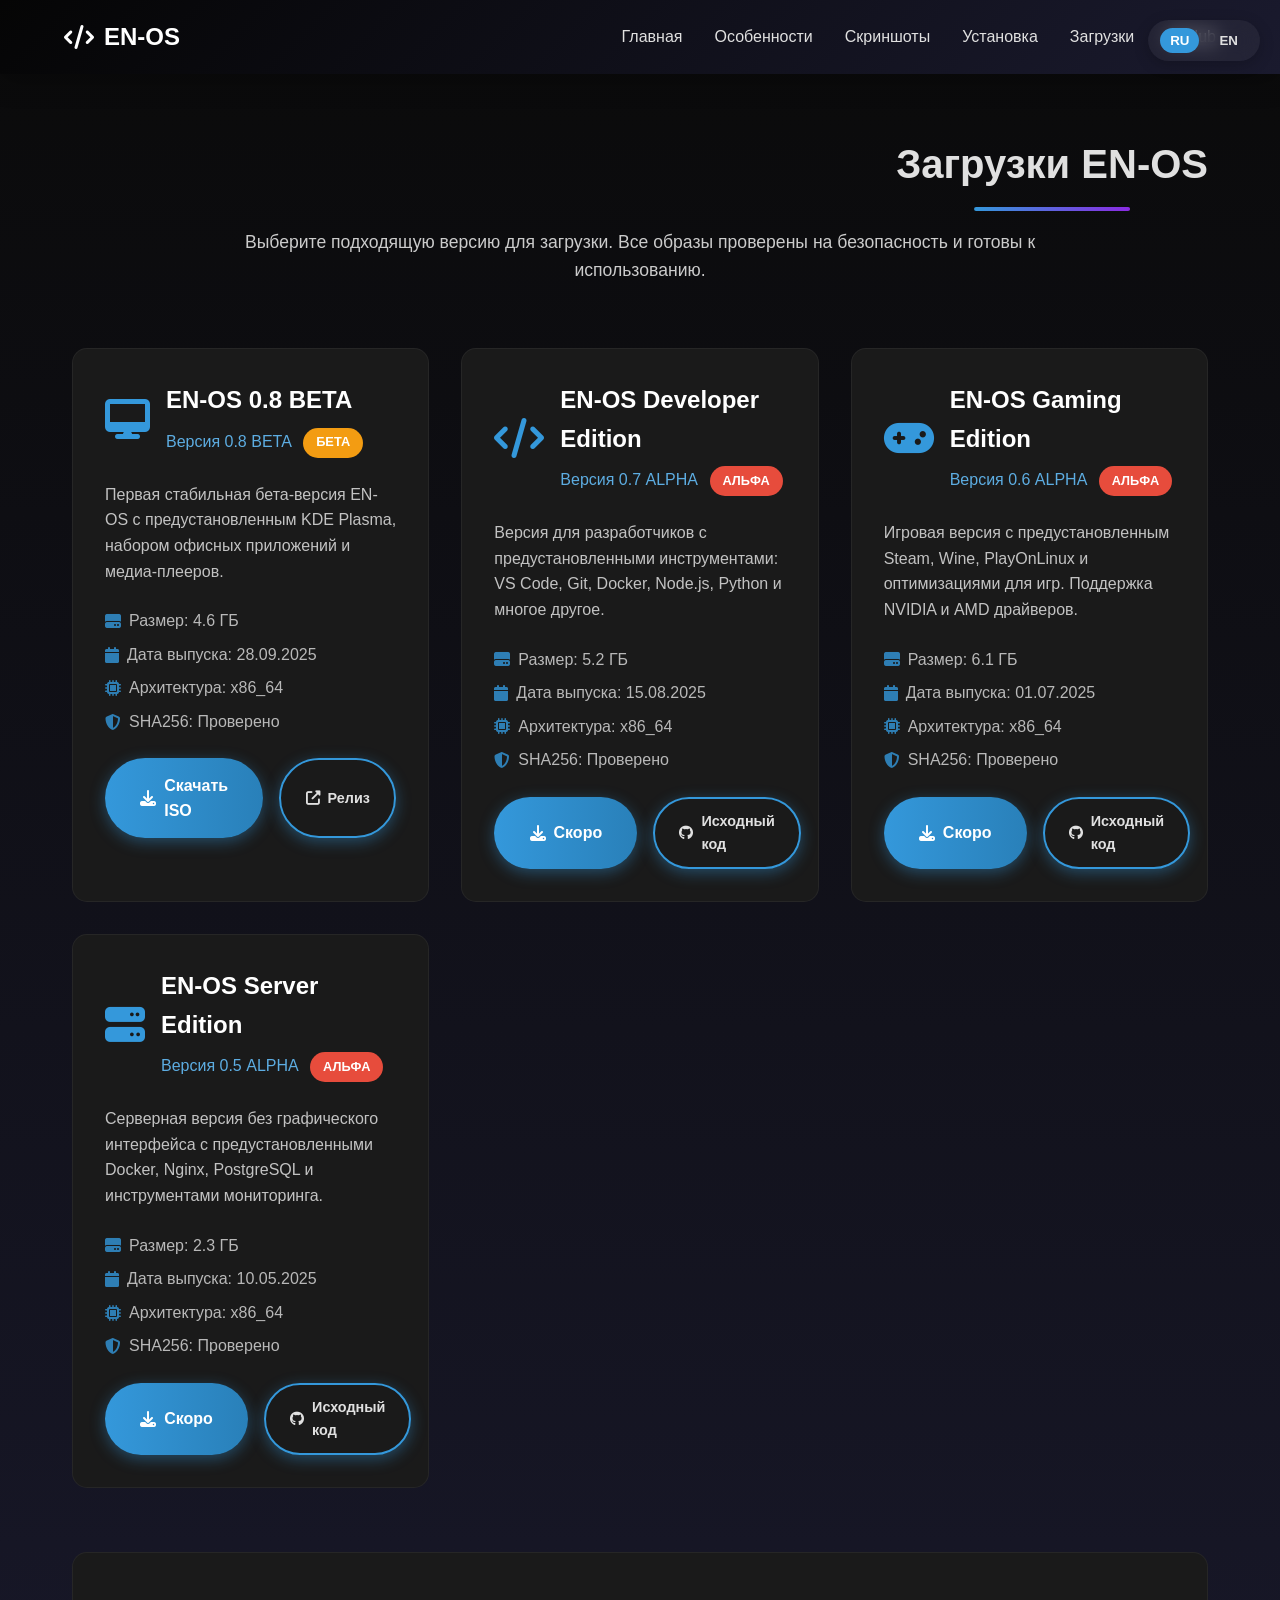
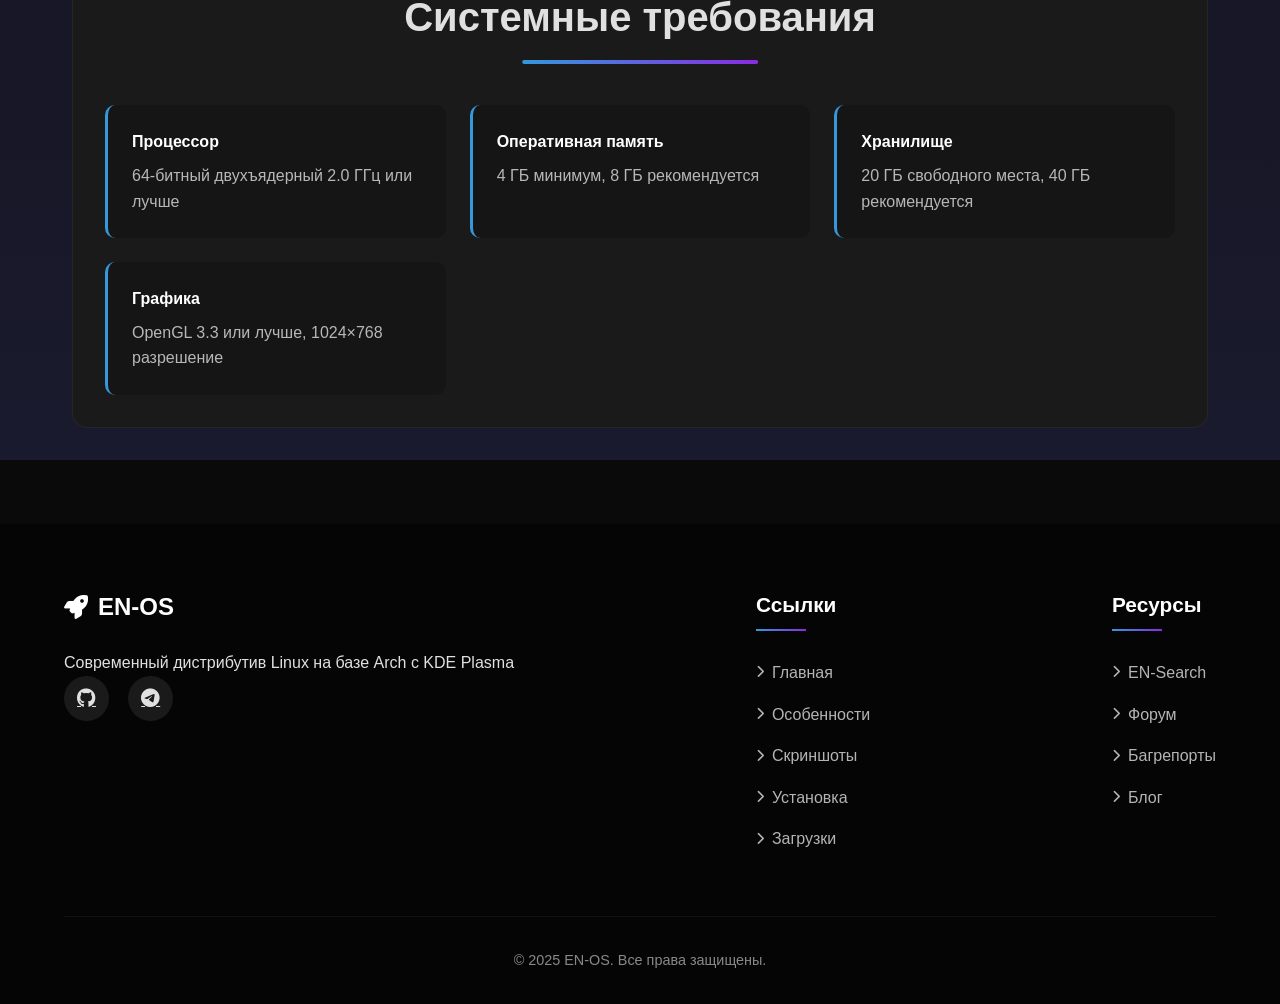
==== download.html @ f11ada3f "Create download.html (downloads page)" ====
<!DOCTYPE html>
<html lang="ru">
<head>
    <link rel="shortcut icon" type="image/x-icon" href="images/favicon1.ico">  
    <meta charset="UTF-8">
    <meta name="description" content="EN-OS - все версии для загрузки. Современный дистрибутив на базе Arch Linux с предустановленным KDE Plasma.">
    <meta name="viewport" content="width=device-width, initial-scale=1.0">
    <title>Загрузки - EN-OS</title>
    <link rel="stylesheet" href="https://cdnjs.cloudflare.com/ajax/libs/font-awesome/6.4.0/css/all.min.css">
    <link rel="stylesheet" href="https://cdnjs.cloudflare.com/ajax/libs/animate.css/4.1.1/animate.min.css">
    <style>
        :root {
            --primary: #3498db;
            --primary-light: #5dade2;
            --primary-dark: #2980b9;
            --secondary: #8a2be2;
            --secondary-light: #9b59b6;
            --accent: #1abc9c;
            --dark: #0a0a0a;
            --darker: #050505;
            --light: #e0e0e0;
            --gray: #1a1a1a;
            --glass: rgba(255, 255, 255, 0.05);
            --transition: all 0.4s cubic-bezier(0.175, 0.885, 0.32, 1.275);
        }

        * {
            margin: 0;
            padding: 0;
            box-sizing: border-box;
            font-family: 'Segoe UI', 'Inter', -apple-system, BlinkMacSystemFont, sans-serif;
        }

        body {
            background-color: var(--dark);
            color: var(--light);
            overflow-x: hidden;
            line-height: 1.6;
        }

        .preloader {
            position: fixed;
            top: 0;
            left: 0;
            width: 100%;
            height: 100%;
            background: var(--darker);
            display: flex;
            justify-content: center;
            align-items: center;
            z-index: 9999;
            transition: opacity 0.5s ease;
        }

        .preloader.hidden {
            opacity: 0;
            pointer-events: none;
        }

        .loader {
            width: 50px;
            height: 50px;
            position: relative;
        }

        .loader:before, .loader:after {
            content: '';
            position: absolute;
            top: 0;
            left: 0;
            width: 100%;
            height: 100%;
            border-radius: 50%;
            background-color: var(--primary);
            opacity: 0.6;
            animation: pulse 2.0s infinite ease-in-out;
        }

        .loader:after {
            animation-delay: -1.0s;
        }

        @keyframes pulse {
            0%, 100% { transform: scale(0); opacity: 0.6; }
            50% { transform: scale(1); opacity: 0; }
        }

        .lang-switcher {
            position: fixed;
            top: 20px;
            right: 20px;
            z-index: 1001;
            display: flex;
            gap: 10px;
            background: var(--glass);
            backdrop-filter: blur(10px);
            padding: 8px 12px;
            border-radius: 50px;
            box-shadow: 0 4px 15px rgba(0, 0, 0, 0.2);
        }

        .lang-btn {
            background: none;
            border: none;
            color: var(--light);
            cursor: pointer;
            font-weight: 600;
            padding: 5px 10px;
            border-radius: 20px;
            transition: var(--transition);
        }

        .lang-btn.active {
            background: var(--primary);
            color: white;
        }

        html {
            scroll-behavior: smooth;
            scroll-padding-top: 80px;
        }

        @keyframes gradientBG {
            0% { background-position: 0% 50%; }
            50% { background-position: 100% 50%; }
            100% { background-position: 0% 50%; }
        }

        header {
            background: linear-gradient(135deg, var(--darker), #1a1a2e);
            padding: 1rem 5%;
            position: fixed;
            width: 100%;
            z-index: 1000;
            box-shadow: 0 4px 30px rgba(0, 0, 0, 0.3);
            backdrop-filter: blur(10px);
            transition: var(--transition);
        }

        header.scrolled {
            padding: 0.5rem 5%;
            background: rgba(5, 5, 5, 0.95);
        }

        nav {
            display: flex;
            justify-content: space-between;
            align-items: center;
            max-width: 1400px;
            margin: 0 auto;
        }

        .logo {
            display: flex;
            align-items: center;
            gap: 10px;
            font-size: 1.5rem;
            font-weight: 700;
            color: white;
            text-decoration: none;
            transition: var(--transition);
        }

        .logo:hover {
            transform: scale(1.05);
        }

        .nav-links {
            display: flex;
            gap: 2rem;
        }

        .nav-links a {
            color: var(--light);
            text-decoration: none;
            font-weight: 500;
            transition: var(--transition);
            position: relative;
            padding: 0.5rem 0;
        }

        .nav-links a:hover {
            color: var(--primary);
        }

        .nav-links a::after {
            content: '';
            position: absolute;
            width: 0;
            height: 2px;
            bottom: 0;
            left: 0;
            background-color: var(--primary);
            transition: var(--transition);
        }

        .nav-links a:hover::after {
            width: 100%;
        }

        .mobile-menu-btn {
            display: none;
            background: none;
            border: none;
            color: white;
            font-size: 1.5rem;
            cursor: pointer;
        }

        .btn {
            display: inline-flex;
            align-items: center;
            justify-content: center;
            gap: 8px;
            padding: 0.9rem 2.2rem;
            background: linear-gradient(to right, var(--primary), var(--primary-dark));
            color: white;
            border-radius: 50px;
            text-decoration: none;
            font-weight: 600;
            transition: var(--transition);
            box-shadow: 0 4px 15px rgba(52, 152, 219, 0.4);
            border: none;
            cursor: pointer;
            font-size: 1rem;
        }

        .btn:hover {
            transform: translateY(-3px);
            box-shadow: 0 8px 25px rgba(52, 152, 219, 0.6);
        }

        .btn-outline {
            background: transparent;
            border: 2px solid var(--primary);
            color: var(--light);
        }

        .btn-outline:hover {
            background: linear-gradient(to right, var(--primary), var(--primary-dark));
            color: white;
        }

        .btn-secondary {
            background: linear-gradient(to right, var(--secondary), var(--secondary-light));
            box-shadow: 0 4px 15px rgba(138, 43, 226, 0.4);
        }

        .btn-secondary:hover {
            box-shadow: 0 8px 25px rgba(138, 43, 226, 0.6);
        }

        .btn-small {
            padding: 0.7rem 1.5rem;
            font-size: 0.9rem;
        }

        .downloads-page {
            padding-top: 100px;
            min-height: 100vh;
            background: linear-gradient(to bottom, #0a0a0a, #1a1a2e);
        }

        .downloads-container {
            max-width: 1200px;
            margin: 0 auto;
            padding: 2rem;
        }

        .downloads-header {
            text-align: center;
            margin-bottom: 4rem;
        }

        .section-title {
            text-align: center;
            margin-bottom: 2rem;
            font-size: clamp(1.8rem, 4vw, 2.5rem);
            position: relative;
            display: inline-block;
            left: 50%;
            transform: translateX(-50%);
        }

        .section-title::after {
            content: '';
            position: absolute;
            width: 50%;
            height: 4px;
            bottom: -15px;
            left: 25%;
            background: linear-gradient(to right, var(--primary), var(--secondary));
            border-radius: 2px;
        }

        .section-subtitle {
            font-size: 1.1rem;
            opacity: 0.9;
            max-width: 800px;
            margin: 0 auto;
        }

        .downloads-grid {
            display: grid;
            grid-template-columns: repeat(auto-fit, minmax(350px, 1fr));
            gap: 2rem;
        }

        .download-item {
            background: var(--gray);
            border-radius: 15px;
            padding: 2rem;
            transition: var(--transition);
            border: 1px solid rgba(255, 255, 255, 0.05);
        }

        .download-item:hover {
            transform: translateY(-10px);
            box-shadow: 0 15px 35px rgba(0, 0, 0, 0.3);
            border-color: rgba(52, 152, 219, 0.3);
        }

        .download-item-header {
            display: flex;
            align-items: center;
            margin-bottom: 1.5rem;
        }

        .download-item-icon {
            font-size: 2.5rem;
            margin-right: 1rem;
            color: var(--primary);
        }

        .download-item-info {
            flex-grow: 1;
        }

        .download-item-title {
            font-size: 1.5rem;
            margin-bottom: 0.5rem;
            color: white;
        }

        .download-item-version {
            color: var(--primary-light);
            font-weight: 500;
        }

        .download-item-description {
            margin-bottom: 1.5rem;
            opacity: 0.85;
            line-height: 1.6;
        }

        .download-item-details {
            margin-bottom: 1.5rem;
        }

        .download-item-details ul {
            list-style: none;
            padding-left: 0;
        }

        .download-item-details li {
            margin-bottom: 0.5rem;
            opacity: 0.8;
            display: flex;
            align-items: center;
        }

        .download-item-details i {
            margin-right: 0.5rem;
            color: var(--primary);
        }

        .download-item-actions {
            display: flex;
            gap: 1rem;
        }

        .download-item-actions .btn {
            flex: 1;
        }

        .download-item-actions .btn-secondary {
            flex: 0 0 auto;
        }

        .release-badge {
            display: inline-block;
            padding: 0.3rem 0.8rem;
            border-radius: 20px;
            font-size: 0.8rem;
            font-weight: 600;
            margin-left: 0.5rem;
        }

        .badge-stable {
            background: var(--accent);
            color: white;
        }

        .badge-beta {
            background: #f39c12;
            color: white;
        }

        .badge-alpha {
            background: #e74c3c;
            color: white;
        }

        .system-requirements {
            margin-top: 4rem;
            background: var(--gray);
            border-radius: 15px;
            padding: 2rem;
            border: 1px solid rgba(255, 255, 255, 0.05);
        }

        .requirements-grid {
            display: grid;
            grid-template-columns: repeat(auto-fit, minmax(250px, 1fr));
            gap: 1.5rem;
            margin-top: 1.5rem;
        }

        .requirement-card {
            background: rgba(0, 0, 0, 0.2);
            padding: 1.5rem;
            border-radius: 10px;
            border-left: 3px solid var(--primary);
        }

        .requirement-card h4 {
            margin-bottom: 0.5rem;
            color: white;
        }

        .requirement-card p {
            opacity: 0.8;
        }

        footer {
            background: #050505;
            padding: 4rem 5% 2rem;
            position: relative;
            margin-top: 4rem;
        }

        .footer-content {
            display: grid;
            grid-template-columns: repeat(auto-fit, minmax(250px, 1fr));
            gap: 3rem;
            max-width: 1200px;
            margin: 0 auto 3rem;
            display: flex;
            flex-wrap: wrap;
            justify-content: space-between;
        }

        .footer-logo {
            display: flex;
            align-items: center;
            gap: 10px;
            font-size: 1.5rem;
            font-weight: 700;
            color: white;
            text-decoration: none;
            margin-bottom: 1.5rem;
        }

        .footer-about p {
            opacity: 0.8;
            line-height: 1.7;
            margin-bottom: 1.5rem;
        }

        .footer-section h3 {
            color: white;
            margin-bottom: 1.8rem;
            font-size: 1.3rem;
            position: relative;
            padding-bottom: 10px;
        }

        .footer-section h3::after {
            content: '';
            position: absolute;
            left: 0;
            bottom: 0;
            width: 50px;
            height: 2px;
            background: linear-gradient(to right, var(--primary), var(--secondary));
        }

        .social-links {
            display: flex;
            gap: 1.2rem;
        }

        .social-links a {
            display: flex;
            align-items: center;
            justify-content: center;
            width: 45px;
            height: 45px;
            background: var(--gray);
            color: var(--light);
            border-radius: 50%;
            font-size: 1.2rem;
            transition: var(--transition);
        }

        .social-links a:hover {
            background: linear-gradient(to right, var(--primary), var(--secondary));
            color: white;
            transform: translateY(-5px);
        }

        .footer-links {
            list-style: none;
        }

        .footer-links li {
            margin-bottom: 1rem;
        }

        .footer-links a {
            color: var(--light);
            text-decoration: none;
            transition: var(--transition);
            opacity: 0.8;
            display: flex;
            align-items: center;
            gap: 8px;
        }

        .footer-links a:hover {
            opacity: 1;
            color: var(--primary);
            padding-left: 5px;
        }

        .footer-links i {
            font-size: 0.8rem;
        }

        .footer-bottom {
            border-top: 1px solid rgba(255, 255, 255, 0.05);
            padding-top: 2rem;
            text-align: center;
        }

        .copyright {
            opacity: 0.6;
            font-size: 0.9rem;
        }

        .back-to-top {
            position: fixed;
            bottom: 30px;
            right: 30px;
            width: 50px;
            height: 50px;
            background: linear-gradient(to right, var(--primary), var(--secondary));
            color: white;
            border-radius: 50%;
            display: flex;
            align-items: center;
            justify-content: center;
            font-size: 1.2rem;
            cursor: pointer;
            opacity: 0;
            visibility: hidden;
            transition: var(--transition);
            box-shadow: 0 5px 20px rgba(52, 152, 219, 0.4);
            z-index: 999;
        }

        .back-to-top.visible {
            opacity: 1;
            visibility: visible;
        }

        .back-to-top:hover {
            transform: translateY(-5px);
            box-shadow: 0 8px 25px rgba(52, 152, 219, 0.6);
        }

        @media (max-width: 900px) {
            .nav-links {
                position: fixed;
                top: 80px;
                left: 0;
                width: 100%;
                background: var(--darker);
                flex-direction: column;
                align-items: center;
                padding: 2rem 0;
                gap: 1.5rem;
                clip-path: circle(0px at 90% -10%);
                transition: all 0.5s ease-out;
                pointer-events: none;
                z-index: 999;
            }

            .nav-links.active {
                clip-path: circle(1000px at 90% -10%);
                pointer-events: all;
            }

            .mobile-menu-btn {
                display: block;
            }

            .downloads-grid {
                grid-template-columns: 1fr;
            }
        }

        @media (max-width: 768px) {
            .download-item-actions {
                flex-direction: column;
            }

            .downloads-container {
                padding: 1rem;
            }
        }

        @media (max-width: 480px) {
            .footer-content {
                grid-template-columns: 1fr;
            }

            .lang-switcher {
                top: 15px;
                right: 15px;
                padding: 6px 10px;
            }
        }
    </style>
</head>
<body>
    <div class="preloader" id="preloader">
        <div class="loader"></div>
    </div>

    <div class="lang-switcher">
        <button class="lang-btn active" data-lang="ru">RU</button>
        <button class="lang-btn" data-lang="en">EN</button>
    </div>

    <header id="header">
        <nav>
            <a href="index.html" class="logo">
                <i class="fas fa-code"></i>
                <span>EN-OS</span>
            </a>
            <div class="nav-links">
                <a href="index.html" class="nav-link" data-ru="Главная" data-en="Home">Главная</a>
                <a href="index.html#features" class="nav-link" data-ru="Особенности" data-en="Features">Особенности</a>
                <a href="index.html#screenshots" class="nav-link" data-ru="Скриншоты" data-en="Screenshots">Скриншоты</a>
                <a href="index.html#installation" class="nav-link" data-ru="Установка" data-en="Installation">Установка</a>
                <a href="downloads.html" class="nav-link" data-ru="Загрузки" data-en="Downloads">Загрузки</a>
                <a href="https://github.com/Endscape-Coding/EN-OS" target="_blank" class="nav-link" data-ru="GitHub" data-en="GitHub">GitHub</a>
            </div>
            <button class="mobile-menu-btn" id="mobileMenuBtn">
                <i class="fas fa-bars"></i>
            </button>
        </nav>
    </header>

    <section class="downloads-page">
        <div class="downloads-container">
            <div class="downloads-header">
                <h1 class="section-title" data-ru="Загрузки EN-OS" data-en="EN-OS Downloads">Загрузки EN-OS</h1>
                <p class="section-subtitle" data-ru="Выберите подходящую версию для загрузки. Все образы проверены на безопасность и готовы к использованию." data-en="Choose the appropriate version to download. All images are security checked and ready to use.">Выберите подходящую версию для загрузки. Все образы проверены на безопасность и готовы к использованию.</p>
            </div>

            <div class="downloads-grid">
                <div class="download-item animate-on-scroll">
                    <div class="download-item-header">
                        <div class="download-item-icon">
                            <i class="fas fa-desktop"></i>
                        </div>
                        <div class="download-item-info">
                            <h3 class="download-item-title">EN-OS 0.8 BETA</h3>
                            <div class="download-item-version">
                                <span data-ru="Версия 0.8 BETA" data-en="Version 0.8 BETA">Версия 0.8 BETA</span>
                                <span class="release-badge badge-beta" data-ru="БЕТА" data-en="BETA">БЕТА</span>
                            </div>
                        </div>
                    </div>
                    <div class="download-item-description" data-ru="Первая стабильная бета-версия EN-OS с предустановленным KDE Plasma, набором офисных приложений и медиа-плееров." data-en="First stable beta version of EN-OS with pre-installed KDE Plasma, office applications and media players.">
                        Первая стабильная бета-версия EN-OS с предустановленным KDE Plasma, набором офисных приложений и медиа-плееров.
                    </div>
                    <div class="download-item-details">
                        <ul>
                            <li><i class="fas fa-hdd"></i> <span data-ru="Размер: 4.6 ГБ" data-en="Size: 4.6 GB">Размер: 4.6 ГБ</span></li>
                            <li><i class="fas fa-calendar"></i> <span data-ru="Дата выпуска: 28.09.2025" data-en="Release date: 09/28/2025">Дата выпуска: 28.09.2025</span></li>
                            <li><i class="fas fa-microchip"></i> <span data-ru="Архитектура: x86_64" data-en="Architecture: x86_64">Архитектура: x86_64</span></li>
                            <li><i class="fas fa-shield-alt"></i> <span data-ru="SHA256: Проверено" data-en="SHA256: Verified">SHA256: Проверено</span></li>
                        </ul>
                    </div>
                    <div class="download-item-actions">
                        <a href="https://sourceforge.net/projects/en-os/files/EN-OS-0.8-BETA/EN-OS-EN-OS%200.8%20beta2025.09.28-x86_64.iso/download" class="btn">
                            <i class="fas fa-download"></i>
                            <span data-ru="Скачать ISO" data-en="Download ISO">Скачать ISO</span>
                        </a>
                        <a href="https://github.com/Endscape-Coding/EN-OS/releases/tag/v0.8-beta" class="btn btn-outline btn-small" target="_blank">
                            <i class="fas fa-external-link-alt"></i>
                            <span data-ru="Релиз" data-en="Release">Релиз</span>
                        </a>
                    </div>
                </div>

                <div class="download-item animate-on-scroll">
                    <div class="download-item-header">
                        <div class="download-item-icon">
                            <i class="fas fa-code"></i>
                        </div>
                        <div class="download-item-info">
                            <h3 class="download-item-title">EN-OS Developer Edition</h3>
                            <div class="download-item-version">
                                <span data-ru="Версия 0.7 ALPHA" data-en="Version 0.7 ALPHA">Версия 0.7 ALPHA</span>
                                <span class="release-badge badge-alpha" data-ru="АЛЬФА" data-en="ALPHA">АЛЬФА</span>
                            </div>
                        </div>
                    </div>
                    <div class="download-item-description" data-ru="Версия для разработчиков с предустановленными инструментами: VS Code, Git, Docker, Node.js, Python и многое другое." data-en="Developer version with pre-installed tools: VS Code, Git, Docker, Node.js, Python and more.">
                        Версия для разработчиков с предустановленными инструментами: VS Code, Git, Docker, Node.js, Python и многое другое.
                    </div>
                    <div class="download-item-details">
                        <ul>
                            <li><i class="fas fa-hdd"></i> <span data-ru="Размер: 5.2 ГБ" data-en="Size: 5.2 GB">Размер: 5.2 ГБ</span></li>
                            <li><i class="fas fa-calendar"></i> <span data-ru="Дата выпуска: 15.08.2025" data-en="Release date: 08/15/2025">Дата выпуска: 15.08.2025</span></li>
                            <li><i class="fas fa-microchip"></i> <span data-ru="Архитектура: x86_64" data-en="Architecture: x86_64">Архитектура: x86_64</span></li>
                            <li><i class="fas fa-shield-alt"></i> <span data-ru="SHA256: Проверено" data-en="SHA256: Verified">SHA256: Проверено</span></li>
                        </ul>
                    </div>
                    <div class="download-item-actions">
                        <a href="#" class="btn" disabled>
                            <i class="fas fa-download"></i>
                            <span data-ru="Скоро" data-en="Soon">Скоро</span>
                        </a>
                        <a href="https://github.com/Endscape-Coding/EN-OS" class="btn btn-outline btn-small" target="_blank">
                            <i class="fab fa-github"></i>
                            <span data-ru="Исходный код" data-en="Source Code">Исходный код</span>
                        </a>
                    </div>
                </div>

                <div class="download-item animate-on-scroll">
                    <div class="download-item-header">
                        <div class="download-item-icon">
                            <i class="fas fa-gamepad"></i>
                        </div>
                        <div class="download-item-info">
                            <h3 class="download-item-title">EN-OS Gaming Edition</h3>
                            <div class="download-item-version">
                                <span data-ru="Версия 0.6 ALPHA" data-en="Version 0.6 ALPHA">Версия 0.6 ALPHA</span>
                                <span class="release-badge badge-alpha" data-ru="АЛЬФА" data-en="ALPHA">АЛЬФА</span>
                            </div>
                        </div>
                    </div>
                    <div class="download-item-description" data-ru="Игровая версия с предустановленным Steam, Wine, PlayOnLinux и оптимизациями для игр. Поддержка NVIDIA и AMD драйверов." data-en="Gaming version with pre-installed Steam, Wine, PlayOnLinux and gaming optimizations. NVIDIA and AMD driver support.">
                        Игровая версия с предустановленным Steam, Wine, PlayOnLinux и оптимизациями для игр. Поддержка NVIDIA и AMD драйверов.
                    </div>
                    <div class="download-item-details">
                        <ul>
                            <li><i class="fas fa-hdd"></i> <span data-ru="Размер: 6.1 ГБ" data-en="Size: 6.1 GB">Размер: 6.1 ГБ</span></li>
                            <li><i class="fas fa-calendar"></i> <span data-ru="Дата выпуска: 01.07.2025" data-en="Release date: 07/01/2025">Дата выпуска: 01.07.2025</span></li>
                            <li><i class="fas fa-microchip"></i> <span data-ru="Архитектура: x86_64" data-en="Architecture: x86_64">Архитектура: x86_64</span></li>
                            <li><i class="fas fa-shield-alt"></i> <span data-ru="SHA256: Проверено" data-en="SHA256: Verified">SHA256: Проверено</span></li>
                        </ul>
                    </div>
                    <div class="download-item-actions">
                        <a href="#" class="btn" disabled>
                            <i class="fas fa-download"></i>
                            <span data-ru="Скоро" data-en="Soon">Скоро</span>
                        </a>
                        <a href="https://github.com/Endscape-Coding/EN-OS" class="btn btn-outline btn-small" target="_blank">
                            <i class="fab fa-github"></i>
                            <span data-ru="Исходный код" data-en="Source Code">Исходный код</span>
                        </a>
                    </div>
                </div>

                <div class="download-item animate-on-scroll">
                    <div class="download-item-header">
                        <div class="download-item-icon">
                            <i class="fas fa-server"></i>
                        </div>
                        <div class="download-item-info">
                            <h3 class="download-item-title">EN-OS Server Edition</h3>
                            <div class="download-item-version">
                                <span data-ru="Версия 0.5 ALPHA" data-en="Version 0.5 ALPHA">Версия 0.5 ALPHA</span>
                                <span class="release-badge badge-alpha" data-ru="АЛЬФА" data-en="ALPHA">АЛЬФА</span>
                            </div>
                        </div>
                    </div>
                    <div class="download-item-description" data-ru="Серверная версия без графического интерфейса с предустановленными Docker, Nginx, PostgreSQL и инструментами мониторинга." data-en="Server version without GUI with pre-installed Docker, Nginx, PostgreSQL and monitoring tools.">
                        Серверная версия без графического интерфейса с предустановленными Docker, Nginx, PostgreSQL и инструментами мониторинга.
                    </div>
                    <div class="download-item-details">
                        <ul>
                            <li><i class="fas fa-hdd"></i> <span data-ru="Размер: 2.3 ГБ" data-en="Size: 2.3 GB">Размер: 2.3 ГБ</span></li>
                            <li><i class="fas fa-calendar"></i> <span data-ru="Дата выпуска: 10.05.2025" data-en="Release date: 05/10/2025">Дата выпуска: 10.05.2025</span></li>
                            <li><i class="fas fa-microchip"></i> <span data-ru="Архитектура: x86_64" data-en="Architecture: x86_64">Архитектура: x86_64</span></li>
                            <li><i class="fas fa-shield-alt"></i> <span data-ru="SHA256: Проверено" data-en="SHA256: Verified">SHA256: Проверено</span></li>
                        </ul>
                    </div>
                    <div class="download-item-actions">
                        <a href="#" class="btn" disabled>
                            <i class="fas fa-download"></i>
                            <span data-ru="Скоро" data-en="Soon">Скоро</span>
                        </a>
                        <a href="https://github.com/Endscape-Coding/EN-OS" class="btn btn-outline btn-small" target="_blank">
                            <i class="fab fa-github"></i>
                            <span data-ru="Исходный код" data-en="Source Code">Исходный код</span>
                        </a>
                    </div>
                </div>
            </div>

            <div class="system-requirements animate-on-scroll">
                <h2 class="section-title" data-ru="Системные требования" data-en="System Requirements">Системные требования</h2>
                <div class="requirements-grid">
                    <div class="requirement-card">
                        <h4 data-ru="Процессор" data-en="Processor">Процессор</h4>
                        <p data-ru="64-битный двухъядерный 2.0 ГГц или лучше" data-en="64-bit dual-core 2.0 GHz or better">64-битный двухъядерный 2.0 ГГц или лучше</p>
                    </div>
                    <div class="requirement-card">
                        <h4 data-ru="Оперативная память" data-en="Memory">Оперативная память</h4>
                        <p data-ru="4 ГБ минимум, 8 ГБ рекомендуется" data-en="4 GB minimum, 8 GB recommended">4 ГБ минимум, 8 ГБ рекомендуется</p>
                    </div>
                    <div class="requirement-card">
                        <h4 data-ru="Хранилище" data-en="Storage">Хранилище</h4>
                        <p data-ru="20 ГБ свободного места, 40 ГБ рекомендуется" data-en="20 GB free space, 40 GB recommended">20 ГБ свободного места, 40 ГБ рекомендуется</p>
                    </div>
                    <div class="requirement-card">
                        <h4 data-ru="Графика" data-en="Graphics">Графика</h4>
                        <p data-ru="OpenGL 3.3 или лучше, 1024×768 разрешение" data-en="OpenGL 3.3 or better, 1024×768 resolution">OpenGL 3.3 или лучше, 1024×768 разрешение</p>
                    </div>
                </div>
            </div>
        </div>
    </section>

    <footer>
        <div class="footer-content">
            <div class="footer-section">
                <a href="index.html" class="footer-logo">
                    <i class="fas fa-rocket"></i>
                    <span>EN-OS</span>
                </a>
                <p data-ru="Современный дистрибутив Linux на базе Arch с KDE Plasma" data-en="Modern Linux distribution based on Arch with KDE Plasma">Современный дистрибутив Linux на базе Arch с KDE Plasma</p>
                <div class="social-links">
                    <a href="https://github.com/Endscape-Coding" target="_blank" rel="noopener noreferrer" aria-label="GitHub">
                        <i class="fab fa-github"></i>
                    </a>
                    <a href="https://t.me/Linux_EN_OS" target="_blank" rel="noopener noreferrer" aria-label="Telegram">
                        <i class="fab fa-telegram"></i>
                    </a>
                </div>
            </div>
            <div class="footer-section">
                <h3 data-ru="Ссылки" data-en="Links">Ссылки</h3>
                <ul class="footer-links">
                    <li><a href="index.html"><i class="fas fa-chevron-right"></i> <span data-ru="Главная" data-en="Home">Главная</span></a></li>
                    <li><a href="index.html#features"><i class="fas fa-chevron-right"></i> <span data-ru="Особенности" data-en="Features">Особенности</span></a></li>
                    <li><a href="index.html#screenshots"><i class="fas fa-chevron-right"></i> <span data-ru="Скриншоты" data-en="Screenshots">Скриншоты</span></a></li>
                    <li><a href="index.html#installation"><i class="fas fa-chevron-right"></i> <span data-ru="Установка" data-en="Installation">Установка</span></a></li>
                    <li><a href="downloads.html"><i class="fas fa-chevron-right"></i> <span data-ru="Загрузки" data-en="Downloads">Загрузки</span></a></li>
                </ul>
            </div>
            <div class="footer-section">
                <h3 data-ru="Ресурсы" data-en="Resources">Ресурсы</h3>
                <ul class="footer-links">
                    <li><a href="https://endscape-coding.github.io/en-search.html" target="_blank"><i class="fas fa-chevron-right"></i> <span data-ru="EN-Search" data-en="EN-Search">EN-Search</span></a></li>
                    <li><a href="https://t.me/enos_community" target="_blank"><i class="fas fa-chevron-right"></i> <span data-ru="Форум" data-en="Forum">Форум</span></a></li>
                    <li><a href="https://t.me/enbugreports" target="_blank"><i class="fas fa-chevron-right"></i> <span data-ru="Багрепорты" data-en="Bug Reports">Багрепорты</span></a></li>
                    <li><a href="https://t.me/Linux_EN_OS" target="_blank"><i class="fas fa-chevron-right"></i> <span data-ru="Блог" data-en="Blog">Блог</span></a></li>
                </ul>
            </div>
        </div>
        <div class="footer-bottom">
            <p class="copyright" data-ru="© 2025 EN-OS. Все права защищены." data-en="© 2025 EN-OS. All rights reserved.">© 2025 EN-OS. Все права защищены.</p>
        </div>
    </footer>

    <div class="back-to-top" id="backToTop">
        <i class="fas fa-arrow-up"></i>
    </div>

    <script>
        window.addEventListener('load', () => {
            const preloader = document.getElementById('preloader');
            setTimeout(() => {
                preloader.classList.add('hidden');
            }, 1500);
        });

        const mobileMenuBtn = document.getElementById('mobileMenuBtn');
        const navLinks = document.querySelector('.nav-links');

        mobileMenuBtn.addEventListener('click', () => {
            navLinks.classList.toggle('active');
            mobileMenuBtn.innerHTML = navLinks.classList.contains('active') ?
                '<i class="fas fa-times"></i>' : '<i class="fas fa-bars"></i>';
        });

        document.querySelectorAll('.nav-links a').forEach(link => {
            link.addEventListener('click', () => {
                navLinks.classList.remove('active');
                mobileMenuBtn.innerHTML = '<i class="fas fa-bars"></i>';
            });
        });

        const header = document.getElementById('header');
        window.addEventListener('scroll', () => {
            if (window.scrollY > 50) {
                header.classList.add('scrolled');
            } else {
                header.classList.remove('scrolled');
            }
        });

        const backToTop = document.getElementById('backToTop');
        window.addEventListener('scroll', () => {
            if (window.scrollY > 300) {
                backToTop.classList.add('visible');
            } else {
                backToTop.classList.remove('visible');
            }
        });

        backToTop.addEventListener('click', () => {
            window.scrollTo({
                top: 0,
                behavior: 'smooth'
            });
        });

        const animateElements = document.querySelectorAll('.animate-on-scroll');

        const observer = new IntersectionObserver((entries) => {
            entries.forEach(entry => {
                if (entry.isIntersecting) {
                    entry.target.classList.add('visible');
                }
            });
        }, {
            threshold: 0.1,
            rootMargin: '0px 0px -100px 0px'
        });

        animateElements.forEach(el => observer.observe(el));

        const langBtns = document.querySelectorAll('.lang-btn');
        const langElements = document.querySelectorAll('[data-ru], [data-en]');

        langBtns.forEach(btn => {
            btn.addEventListener('click', () => {
                const lang = btn.dataset.lang;
                langBtns.forEach(b => b.classList.remove('active'));
                btn.classList.add('active');
                langElements.forEach(el => {
                    if (el.dataset[lang]) {
                        if (el.tagName === 'INPUT' || el.tagName === 'TEXTAREA') {
                            el.value = el.dataset[lang];
                        } else {
                            el.textContent = el.dataset[lang];
                        }
                    }
                });
                document.documentElement.lang = lang;
            });
        });
    </script>
</body>
</html>
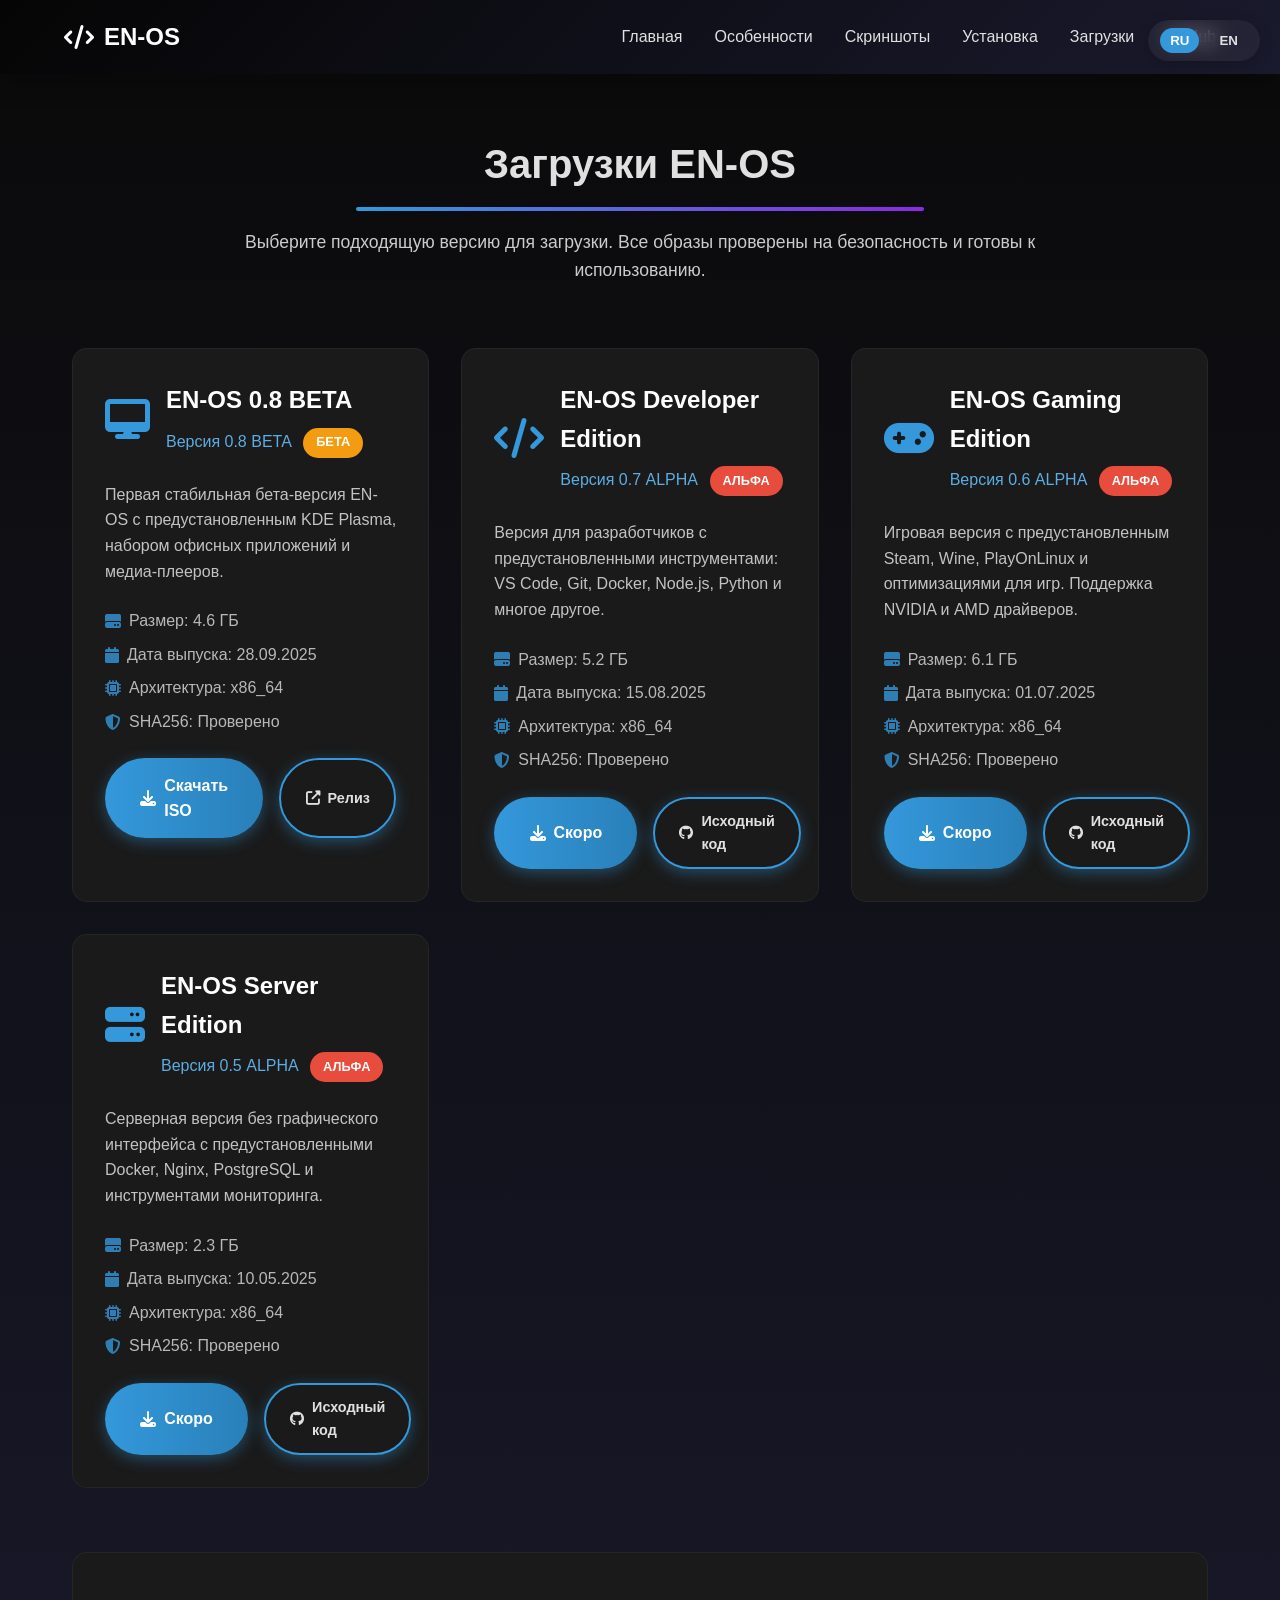
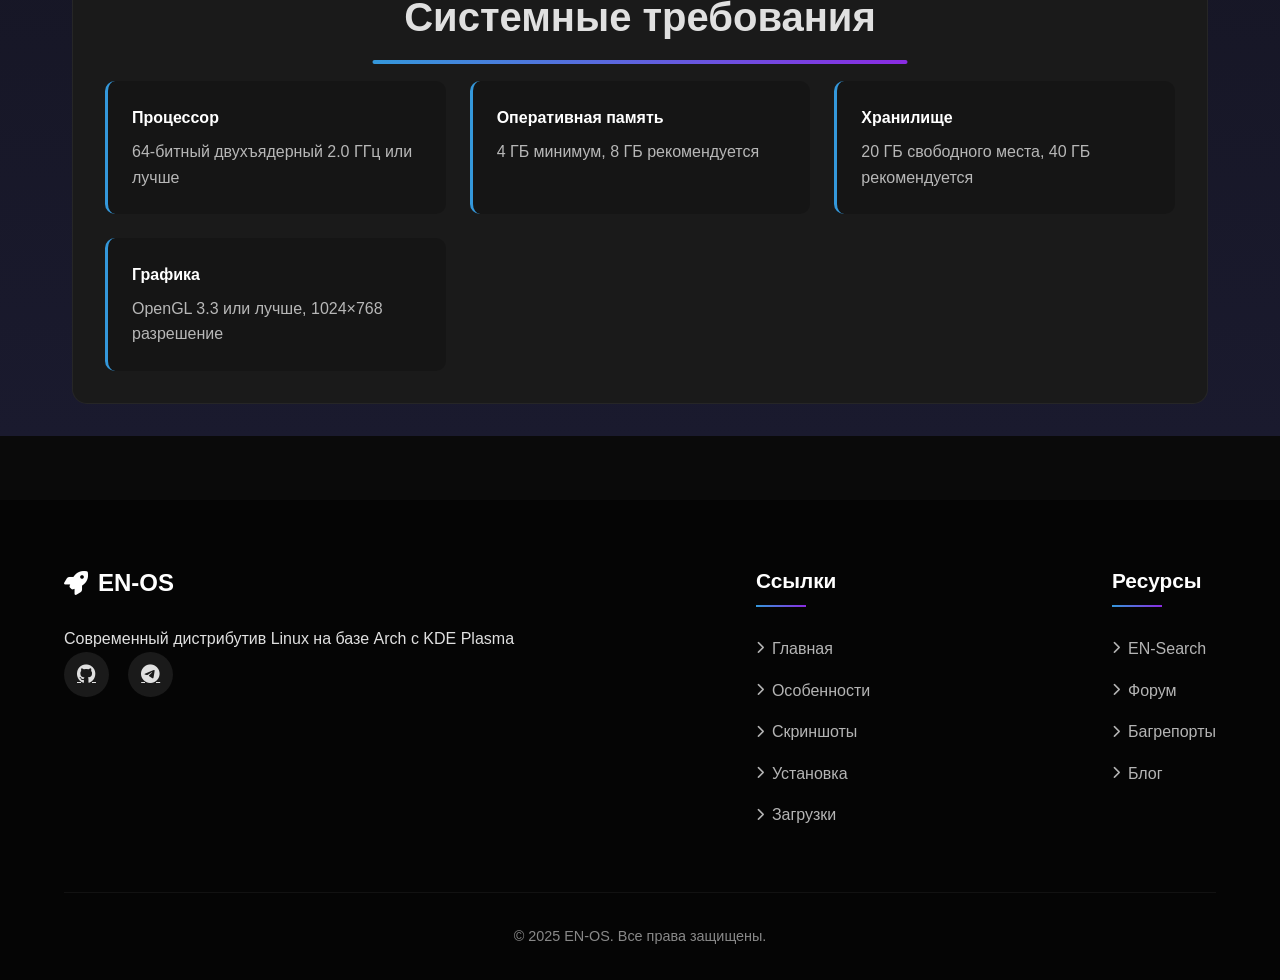
==== commit cd09d10a: "Update download.html" ====
--- a/download.html
+++ b/download.html
@@ -277,18 +277,20 @@
             margin-bottom: 2rem;
             font-size: clamp(1.8rem, 4vw, 2.5rem);
             position: relative;
-            display: inline-block;
-            left: 50%;
-            transform: translateX(-50%);
-        }
-
+            display: block; /* Изменено с inline-block */
+            width: 100%; /* Добавлено */
+            left: auto; /* Убрано смещение */
+            transform: none; /* Убрано трансформирование */
+        }
+        
         .section-title::after {
             content: '';
             position: absolute;
             width: 50%;
             height: 4px;
             bottom: -15px;
-            left: 25%;
+            left: 50%; /* Центрируем */
+            transform: translateX(-50%); /* Центрируем */
             background: linear-gradient(to right, var(--primary), var(--secondary));
             border-radius: 2px;
         }
